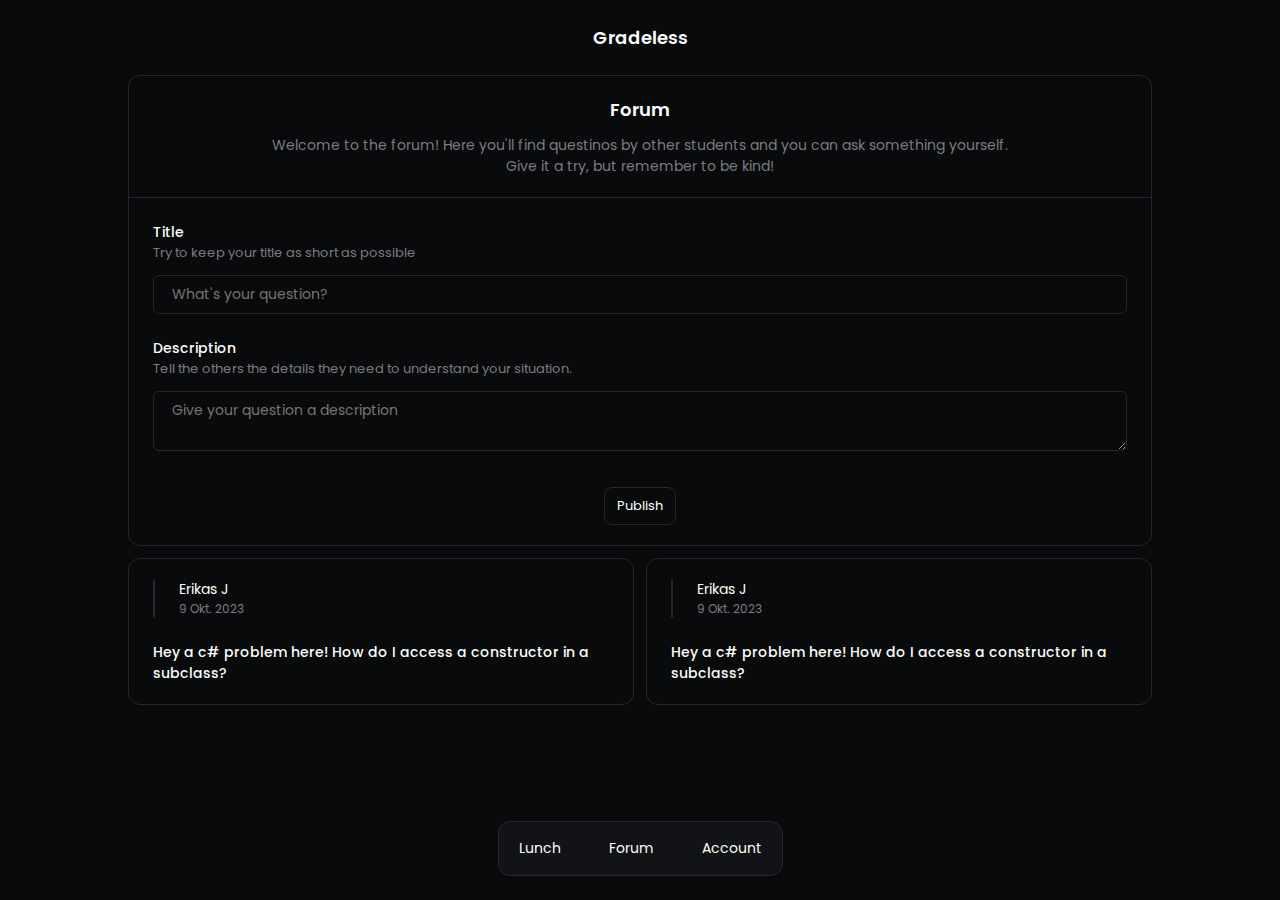
==== index.html @ 659e9e9c "Update and rename forum.html to index.html" ====
<!DOCTYPE html>
<html lang="en">
<head>
    <meta charset="UTF-8">
    <meta name="viewport" content="width=device-width, initial-scale=1.0">
    <link rel="stylesheet" href="main.css">
    <title>Gradeless</title>
</head>
<body>
    <h1>Gradeless</h1>

    <form action="">
        <header>
            <h2>Forum</h2>
            <p>Welcome to the forum! Here you'll find questinos by other students and you can ask something yourself. <br> Give it a try, but remember to be kind!</p>
        </header>

        <div class="formSection">
            <h4 class="formSectionTitle">Title</h4>
            <p class="formSectionDescription">Try to keep your title as short as possible</p>
            <input class="formInput" placeholder="What's your question?" type="text">
        </div>

        <div class="formSection">
            <h4 class="formSectionTitle">Description</h4>
            <p class="formSectionDescription">Tell the others the details they need to understand your situation.</p>
            <textarea class="formInput" placeholder="Give your question a description" type="text"></textarea>
        </div>

        <div class="formFooter">
            <button class="readyToPublishBtn">Publish</button>
        </div>
    </form>

    <div class="feed">
        <a class="card" href="">
            <div class="cardHeader">
                <img class="publisherPfp" src="" alt="">
                <div class="publisherMeta">
                    <p class="publisher">Erikas J</p>
                    <p class="publishDate">9 Okt. 2023</p>
                </div>
            </div>
            <p class="cardContent">Hey a c# problem here! How do I access a constructor in a subclass?</p>
        </a>

        <a class="card" href="">
            <div class="cardHeader">
                <img class="publisherPfp" src="" alt="">
                <div class="publisherMeta">
                    <p class="publisher">Erikas J</p>
                    <p class="publishDate">9 Okt. 2023</p>
                </div>
            </div>
            <p class="cardContent">Hey a c# problem here! How do I access a constructor in a subclass?</p>
        </a>
    </div>

    <nav>
        <a class="navBtn" href="">Lunch</a>
        <a class="navBtn" href="">Forum</a>
        <a class="navBtn" href="">Account</a>
    </nav>
</body>
</html>
---- main.css ----
@import url('https://fonts.googleapis.com/css2?family=Poppins:wght@300;400;500;600;700&display=swap');

:root {
    --text: #FBFEFC;
    --text-secondary: #7B7B84;
    --background: #090A0B;
    --primary: #121316;
    --border: #25272D;
    --main-color: #4BFBA2;
    --secondary-color: #12261C;
    --accent-color: #56AE82;
}

* {
    padding: 0rem;
    margin: 0rem;

    font-family: 'Poppins', sans-serif;
    text-decoration: none;
}




/* style  */
body {
    margin: 0px 12px;

    background-color: var(--background);

    overflow-y: scroll;

    display: grid;
    grid-template-columns: minmax(128px , 1024px);
    grid-template-rows: repeat(5 , max-content);
    justify-content: center;
}

h1 {
    margin: 24px;

    font-size: 18px;
    font-weight: 600;

    text-align: center;
    color: var(--text);
}

header {
    padding:0px 24px 20px 24px;

    /* border-radius: 12px; */
    border-bottom: 1px solid var(--border);

    display: flex;
    flex-direction: column;
    align-items: center;
}

header h2 {
    margin-bottom: 12px;
    font-size: 18px;
    font-weight: 600;
    color: var(--text);
}

header p {
    font-size: 14px;
    color: var(--text-secondary);
    text-align: center;
}

nav {
    z-index: 1;
    bottom: 24px;
    position: fixed;

    place-self: center;
    height: max-content;
    width: max-content;

    padding: 8px;

    border-radius: 12px;
    border: 1px solid var(--border);

    background-color: var(--primary);

    display: flex;
    gap: 24px;
}

.navBtn {
    padding: 8px 12px;

    border-radius: 6px;

    font-size: 14px;
    color: var(--text);
}

.navBtn:hover {
    background-color: var(--border);
}




/* feed */
.feed {
    margin: 12px 0px 128px 0px;
    height: max-content;

    display: grid;
    grid-template-columns: repeat(2, 1fr);
    gap: 12px;
}




/* card */
.card {
    padding: 20px 24px;

    border-radius: 12px;
    border: 1px solid var(--border);

    /* background-color: var(--primary); */

    display: flex;
    flex-direction: column;
    gap: 24px;

    transition: outline .15s;
}

.card:hover {
    border: 1px solid var(--secondary-color);
    outline: 3px solid var(--main-color);
}

.card:focus {
    border: 1px solid var(--main-color);
    outline: 3px solid var(--main-color);
}

.cardHeader {
    display: flex;
    gap: 24px;
}

.publisherPfp {
    aspect-ratio: 1/1;

    border-radius: 24px;
    border: 1px solid var(--border);
}

.publisherMeta {
    display: flex;
    flex-direction: column;
}

.publisher {
    font-size: 14px;
    color: var(--text);
}

.publishDate {
    font-size: 12px;
    color: var(--text-secondary);
}

.cardContent {
    font-size: 14px;
    font-weight: 500;

    color: var(--text);
}




/* form */
form {
    height: max-content;
    padding: 20px 0px;

    border-radius: 12px;
    border: 1px solid var(--border);

    display: flex;
    flex-direction: column;
    gap: 24px;
}

.formSection {
    padding: 0px 24px;

    display: flex;
    flex-direction: column;
}

.formSectionTitle {
    font-size: 14px;
    font-weight: 500;
    color: var(--text);
}

.formSectionDescription {
    font-size: 13px;
    color: var(--text-secondary);
}

.readyToPublish {
    text-align: center;
}

.readyToPublishBtn {
    align-self: center;

    width: max-content;
    padding: 8px 12px;

    border-radius: 8px;
    border: 1px solid var(--border);

    font-size: 13px;

    color: var(--text);
    background-color: var(--background);

    transition: outline .1s;
}

.readyToPublishBtn:hover {
    color: var(--background);
    background-color: var(--main-color);
}

/* .readyToPublishBtn:focus {} */

.formFooter {
    margin-top: 12px;

    display: flex;
    justify-content: space-around;
}

.formInput {
    margin-top: 12px;
    padding: 8px 18px;
    
    border-radius: 6px;
    border: 1px solid var(--border);

    font-size: 14px;

    color: var(--text);
    background-color: var(--background);

    transition: outline .15s;
}

.formInput:hover {
    border: 1px solid var(--secondary-color);
    outline: 3px solid var(--main-color);
}

.formInput:focus {
    border: 1px solid var(--main-color);
    outline: 1px solid var(--main-color);
}




@media screen and (max-width: 600px) {
    .feed {
      grid-template-columns: 1fr;
    }
  }
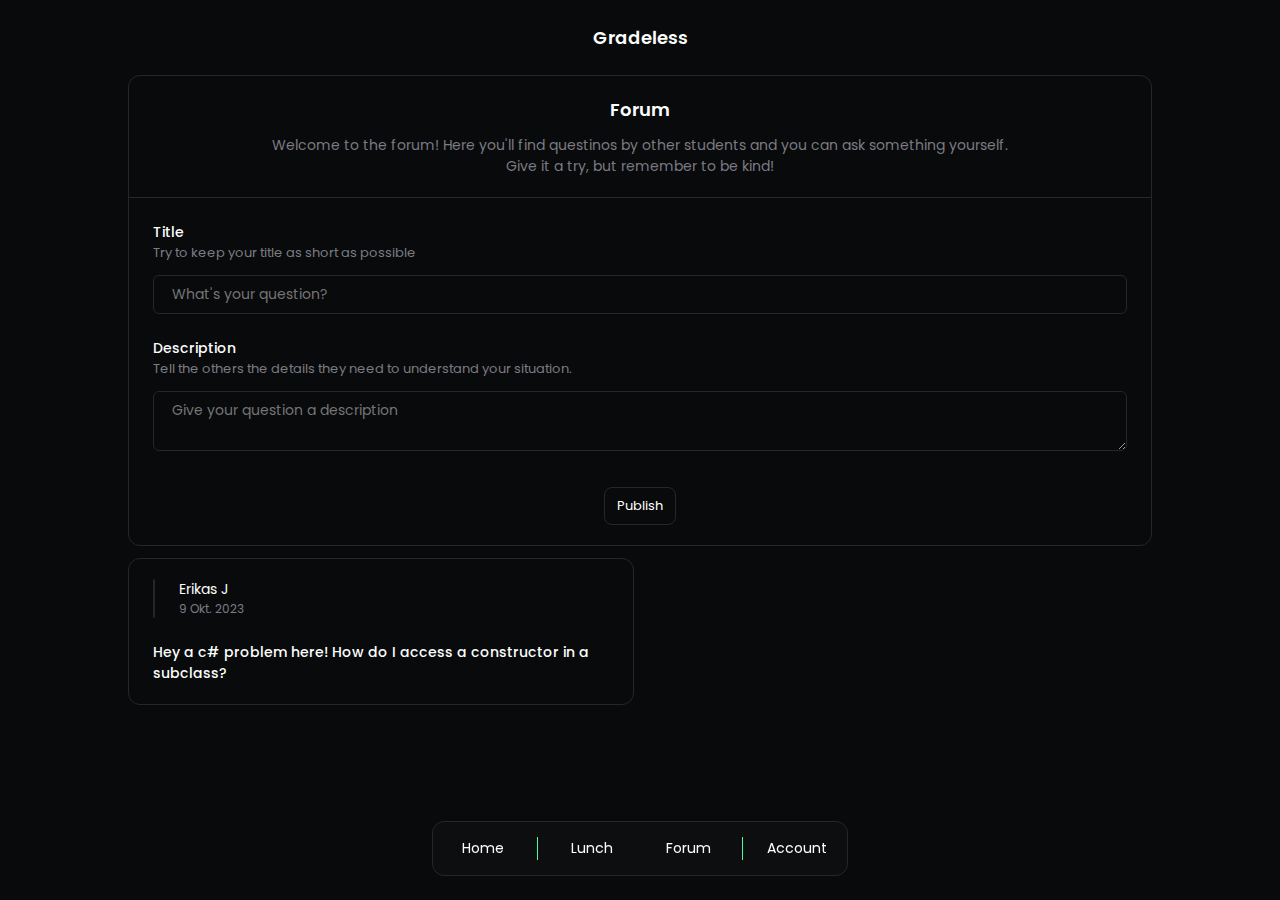
==== commit 07751463: "Update index.html" ====
--- a/index.html
+++ b/index.html
@@ -43,22 +43,14 @@
             </div>
             <p class="cardContent">Hey a c# problem here! How do I access a constructor in a subclass?</p>
         </a>
-
-        <a class="card" href="">
-            <div class="cardHeader">
-                <img class="publisherPfp" src="" alt="">
-                <div class="publisherMeta">
-                    <p class="publisher">Erikas J</p>
-                    <p class="publishDate">9 Okt. 2023</p>
-                </div>
-            </div>
-            <p class="cardContent">Hey a c# problem here! How do I access a constructor in a subclass?</p>
-        </a>
     </div>
 
     <nav>
+        <a class="navBtn" href="">Home</a>
+        <div class="line"></div>
         <a class="navBtn" href="">Lunch</a>
         <a class="navBtn" href="">Forum</a>
+        <div class="line"></div>
         <a class="navBtn" href="">Account</a>
     </nav>
 </body>
--- a/main.css
+++ b/main.css
@@ -24,8 +24,6 @@
 
 /* style  */
 body {
-    margin: 0px 12px;
-
     background-color: var(--background);
 
     overflow-y: scroll;
@@ -70,37 +68,47 @@
     text-align: center;
 }
 
+.line {
+    width: 1px;
+    height: 60%;
+
+    background-color: var(--main-color);
+}
+
 nav {
     z-index: 1;
     bottom: 24px;
     position: fixed;
 
-    place-self: center;
-    height: max-content;
-    width: max-content;
-
     padding: 8px;
 
     border-radius: 12px;
     border: 1px solid var(--border);
 
-    background-color: var(--primary);
-
-    display: flex;
-    gap: 24px;
+    background-color: #12131675;
+    backdrop-filter: blur(10px);
+    
+    display: grid;
+    grid-template-columns: 1fr max-content 1fr 1fr max-content 1fr;
+    align-items: center;
+    gap: 12px;
 }
 
 .navBtn {
+    flex: 1;
+
     padding: 8px 12px;
 
     border-radius: 6px;
 
+    text-align: center;
+
     font-size: 14px;
     color: var(--text);
 }
 
 .navBtn:hover {
-    background-color: var(--border);
+    background-color: #FBFEFC10;
 }
 
 
@@ -276,8 +284,34 @@
 
 
 
+@media screen and (min-width: 600px) {
+    nav {
+        justify-self: center;
+    }
+}
+
+
+
+
+
 @media screen and (max-width: 600px) {
+    
+    nav {
+        bottom: 0px;
+        position: sticky;
+
+        border-radius: 0px;
+        border: none;
+        border-top: 1px solid var(--border);
+
+        gap: 6px;
+    }
+
+    .navBtn {
+        font-size: 12px;
+    }
+
     .feed {
       grid-template-columns: 1fr;
     }
-  }+}
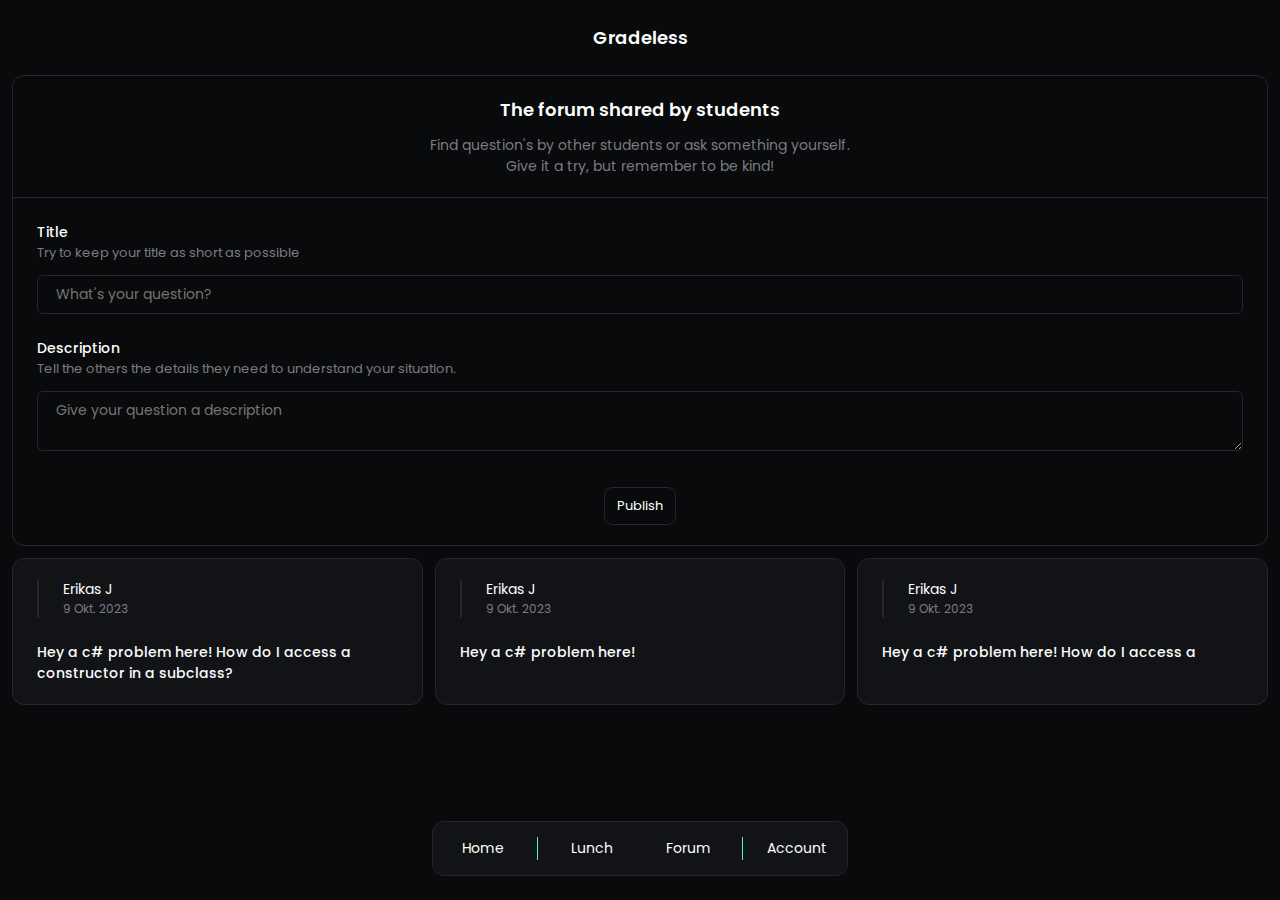
==== commit 3f3466b6: "Update index.html" ====
--- a/index.html
+++ b/index.html
@@ -11,8 +11,8 @@
 
     <form action="">
         <header>
-            <h2>Forum</h2>
-            <p>Welcome to the forum! Here you'll find questinos by other students and you can ask something yourself. <br> Give it a try, but remember to be kind!</p>
+            <h2>The forum shared by students</h2>
+            <p>Find question's by other students or ask something yourself. <br> Give it a try, but remember to be kind!</p>
         </header>
 
         <div class="formSection">
@@ -43,6 +43,28 @@
             </div>
             <p class="cardContent">Hey a c# problem here! How do I access a constructor in a subclass?</p>
         </a>
+
+        <a class="card" href="">
+            <div class="cardHeader">
+                <img class="publisherPfp" src="" alt="">
+                <div class="publisherMeta">
+                    <p class="publisher">Erikas J</p>
+                    <p class="publishDate">9 Okt. 2023</p>
+                </div>
+            </div>
+            <p class="cardContent">Hey a c# problem here!</p>
+        </a>
+
+        <a class="card" href="">
+            <div class="cardHeader">
+                <img class="publisherPfp" src="" alt="">
+                <div class="publisherMeta">
+                    <p class="publisher">Erikas J</p>
+                    <p class="publishDate">9 Okt. 2023</p>
+                </div>
+            </div>
+            <p class="cardContent">Hey a c# problem here! How do I access a </p>
+        </a>
     </div>
 
     <nav>
--- a/main.css
+++ b/main.css
@@ -29,7 +29,7 @@
     overflow-y: scroll;
 
     display: grid;
-    grid-template-columns: minmax(128px , 1024px);
+    grid-template-columns: minmax(128px , 1256px);
     grid-template-rows: repeat(5 , max-content);
     justify-content: center;
 }
@@ -85,8 +85,7 @@
     border-radius: 12px;
     border: 1px solid var(--border);
 
-    background-color: #12131675;
-    backdrop-filter: blur(10px);
+    background-color: var(--primary);
     
     display: grid;
     grid-template-columns: 1fr max-content 1fr 1fr max-content 1fr;
@@ -120,7 +119,7 @@
     height: max-content;
 
     display: grid;
-    grid-template-columns: repeat(2, 1fr);
+    grid-template-columns: repeat(3, 1fr);
     gap: 12px;
 }
 
@@ -134,7 +133,7 @@
     border-radius: 12px;
     border: 1px solid var(--border);
 
-    /* background-color: var(--primary); */
+    background-color: var(--primary);
 
     display: flex;
     flex-direction: column;
@@ -284,7 +283,7 @@
 
 
 
-@media screen and (min-width: 600px) {
+@media screen and (min-width: 720px) {
     nav {
         justify-self: center;
     }
@@ -294,7 +293,15 @@
 
 
 
-@media screen and (max-width: 600px) {
+@media screen and (max-width: 720px) {
+
+    .feed {
+        margin: 12px 12px;
+    }
+
+    form {
+        margin: 0px 12px;
+    }
     
     nav {
         bottom: 0px;
